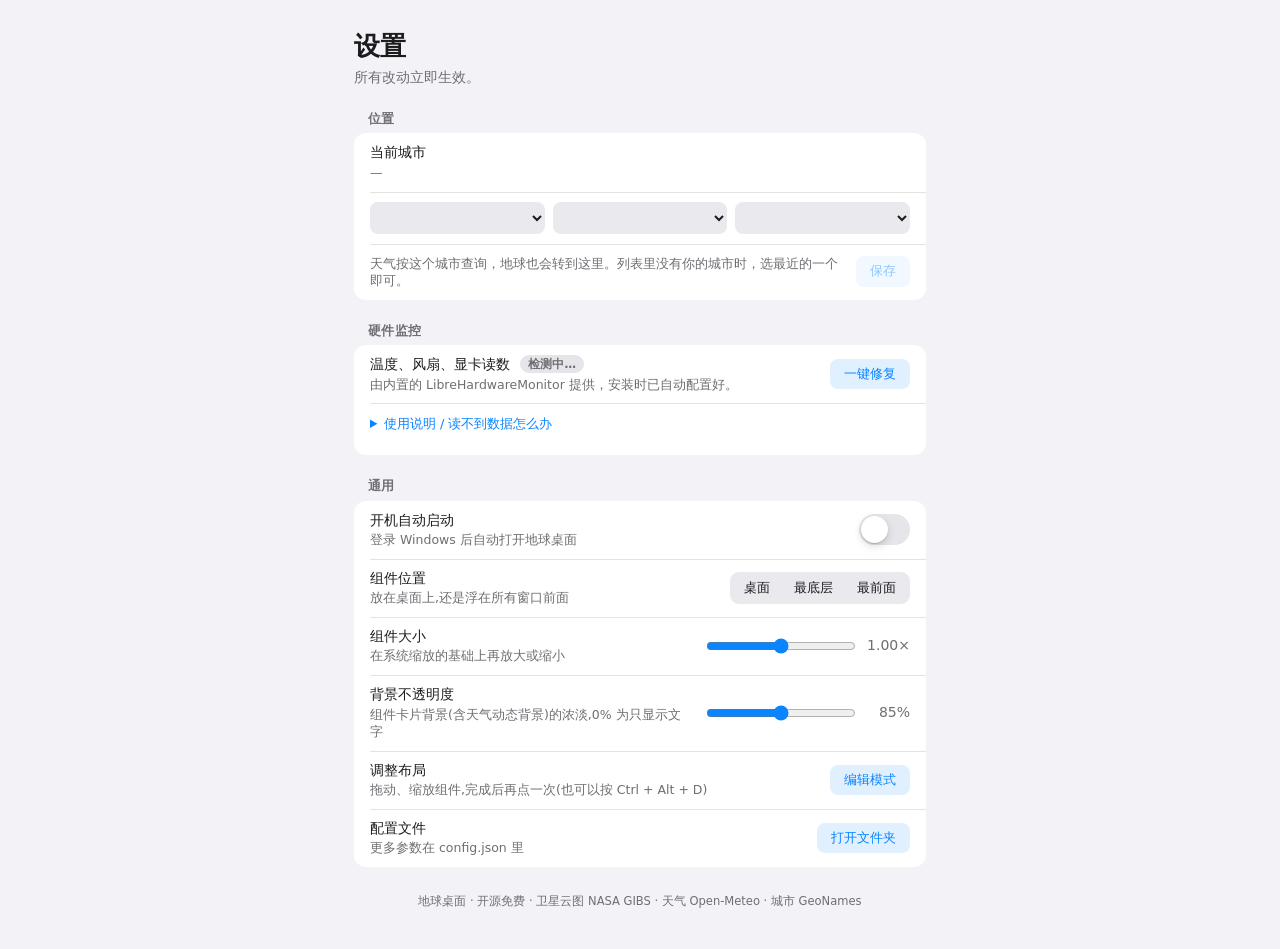
==== src/settings.html @ 8adb5454 "地球桌面 1.0.0：实时地球壁纸 + 天气 + 硬件监控 - 地球：物理大气散射、Nubis 式云层造型、真实水深海色、按苹果标定的柔化大气边缘 - 云：NASA GIBS 葵花 9 号可见光 + " ====
<!DOCTYPE html>
<html lang="zh">
<head>
<meta charset="utf-8" />
<meta name="color-scheme" content="light dark" />
<title>地球桌面 设置</title>
<link rel="stylesheet" href="settings.css" />
</head>
<body>
  <main>
    <h1>设置</h1>
    <p class="lede">所有改动立即生效。</p>

    <section class="group">
      <h2>位置</h2>
      <div class="card">
        <div class="row">
          <div class="text">
            <div class="title">当前城市</div>
            <div class="desc" id="locNow">—</div>
          </div>
        </div>
        <div class="row picker">
          <select id="country" aria-label="国家或地区"></select>
          <select id="admin1" aria-label="省 / 州"></select>
          <select id="city" aria-label="城市"></select>
        </div>
        <div class="row">
          <div class="text">
            <div class="desc">天气按这个城市查询，地球也会转到这里。列表里没有你的城市时，选最近的一个即可。</div>
          </div>
          <button class="button" id="locSave" disabled>保存</button>
        </div>
      </div>
    </section>

    <div id="groups"></div>

    <section class="group">
      <h2>硬件监控</h2>
      <div class="card">
        <div class="row">
          <div class="text">
            <div class="title">温度、风扇、显卡读数 <span class="badge" id="lhmBadge">检测中…</span></div>
            <div class="desc" id="lhmDesc">由内置的 LibreHardwareMonitor 提供，安装时已自动配置好。</div>
          </div>
          <button class="button" id="lhmRepair">一键修复</button>
        </div>
        <details class="row guide" id="lhmGuide">
          <summary>使用说明 / 读不到数据怎么办</summary>
          <ol>
            <li><b>正常情况什么都不用做。</b>安装程序已经装好了读取传感器用的驱动（PawnIO）、设置了开机自动在后台运行，并且只允许本机访问。状态显示“运行中”就说明一切正常。</li>
            <li><b>显示“未运行”：</b>点右上方的<b>一键修复</b>。Windows 会弹出“你要允许此应用对你的设备进行更改吗？”，点<b>是</b>。等 10 秒左右，状态会自动变成“运行中”，性能组件里就会出现温度和风扇。</li>
            <li><b>点了修复还是不行：</b>
              <ul>
                <li>杀毒软件（360、火绒、腾讯电脑管家等）可能拦截了驱动或开机任务。在它的拦截记录里选择“允许 / 信任”，或把地球桌面的安装文件夹加入信任，然后再点一次一键修复。</li>
                <li>需要 Microsoft .NET Framework 4.8。Windows 10（2018 年 4 月以后的版本）和 Windows 11 都自带；老系统请<a href="#" data-url="https://dotnet.microsoft.com/zh-cn/download/dotnet-framework/net48">从微软官网下载“运行时”</a>安装（国内可直接访问），装完再点一键修复。</li>
                <li>如果你自己已经开着 LibreHardwareMonitor 或别的占用 8085 端口的程序，先把它退出（或者在它的“选项 → 远程 Web 服务器”里打开服务、端口设为 8085，也可以直接用）。</li>
                <li>Windows 账户需要是管理员；普通账户弹窗时需要输入管理员密码。</li>
              </ul>
            </li>
            <li><b>自己检查：</b>在浏览器里打开 <a href="#" data-url="http://127.0.0.1:8085/data.json">http://127.0.0.1:8085/data.json</a>，能看到一大段文字就说明硬件监控在工作。</li>
            <li>没有硬件监控时，CPU、内存和磁盘照样显示，只是没有温度、风扇和显卡占用。</li>
          </ol>
        </details>
      </div>
    </section>

    <section class="group">
      <h2>通用</h2>
      <div class="card">
        <div class="row">
          <div class="text">
            <div class="title">开机自动启动</div>
            <div class="desc">登录 Windows 后自动打开地球桌面</div>
          </div>
          <label class="switch"><input type="checkbox" id="autostart" /><span class="knob"></span></label>
        </div>
        <div class="row">
          <div class="text">
            <div class="title">组件位置</div>
            <div class="desc">放在桌面上,还是浮在所有窗口前面</div>
          </div>
          <div class="segmented" id="zmode">
            <button data-mode="desktop">桌面</button>
            <button data-mode="bottom">最底层</button>
            <button data-mode="topmost">最前面</button>
          </div>
        </div>
        <div class="row">
          <div class="text">
            <div class="title">组件大小</div>
            <div class="desc">在系统缩放的基础上再放大或缩小</div>
          </div>
          <div class="slider">
            <input type="range" id="scale" min="0.7" max="1.8" step="0.05" />
            <output id="scaleOut">1.00×</output>
          </div>
        </div>
        <div class="row">
          <div class="text">
            <div class="title">背景不透明度</div>
            <div class="desc">组件卡片背景(含天气动态背景)的浓淡,0% 为只显示文字</div>
          </div>
          <div class="slider">
            <input type="range" id="alpha" min="0" max="1" step="0.05" />
            <output id="alphaOut">85%</output>
          </div>
        </div>
        <div class="row">
          <div class="text">
            <div class="title">调整布局</div>
            <div class="desc">拖动、缩放组件,完成后再点一次(也可以按 Ctrl + Alt + D)</div>
          </div>
          <button class="button" id="edit">编辑模式</button>
        </div>
        <div class="row">
          <div class="text">
            <div class="title">配置文件</div>
            <div class="desc">更多参数在 config.json 里</div>
          </div>
          <button class="button" id="folder">打开文件夹</button>
        </div>
      </div>
    </section>

    <p class="foot">地球桌面 · 开源免费 · 卫星云图 NASA GIBS · 天气 Open-Meteo · 城市 GeoNames</p>
  </main>
  <script type="module" src="settings.js"></script>
</body>
</html>
---- src/settings.css ----
/* A plain settings page in the grouped-list style: rounded cards, one row
   per switch, sub-options indented under their parent and greyed out while
   the parent is off. Light and dark follow the system theme. */

:root {
  --bg: #f2f2f7;
  --card: #ffffff;
  --ink: #1c1c1e;
  --ink-2: #6e6e73;
  --line: rgba(60, 60, 67, 0.14);
  --track: #e5e5ea;
  --on: #34c759;
  --accent: #0a84ff;
  --seg-bg: #e9e9ee;
  --seg-on: #ffffff;
}
@media (prefers-color-scheme: dark) {
  :root {
    --bg: #1c1c1e;
    --card: #2c2c2e;
    --ink: #f2f2f7;
    --ink-2: #98989f;
    --line: rgba(84, 84, 88, 0.55);
    --track: #3a3a3c;
    --on: #30d158;
    --accent: #0a84ff;
    --seg-bg: #3a3a3c;
    --seg-on: #636366;
  }
}

* { box-sizing: border-box; margin: 0; padding: 0; }
html, body { background: var(--bg); color: var(--ink); }
body {
  font: 14px/1.4 "Segoe UI Variable Text", "Segoe UI", "Microsoft YaHei UI", system-ui, sans-serif;
  -webkit-font-smoothing: antialiased;
}
main { max-width: 620px; margin: 0 auto; padding: 28px 24px 40px; }
h1 { font-size: 26px; font-weight: 700; letter-spacing: -0.01em; }
.lede { color: var(--ink-2); margin: 4px 0 18px; }

.group { margin-top: 22px; }
.group h2 {
  font-size: 12.5px;
  font-weight: 600;
  letter-spacing: 0.02em;
  color: var(--ink-2);
  margin: 0 14px 6px;
}
.card {
  background: var(--card);
  border-radius: 12px;
  overflow: hidden;
}
.row {
  display: flex;
  align-items: center;
  justify-content: space-between;
  gap: 16px;
  min-height: 52px;
  padding: 10px 16px;
  position: relative;
}
.row + .row::before {
  content: "";
  position: absolute;
  top: 0;
  left: 16px;
  right: 0;
  border-top: 1px solid var(--line);
}
.row.child { padding-left: 34px; }
.row.child + .row::before, .row + .row.child::before { left: 34px; }
.row.parent .title { font-weight: 600; font-size: 15px; }
.text { min-width: 0; }
.title { font-size: 14px; }
.desc { color: var(--ink-2); font-size: 12.5px; margin-top: 1px; }

.row.child.disabled { opacity: 0.4; pointer-events: none; }

/* iOS-style switch */
.switch { position: relative; flex: none; width: 51px; height: 31px; }
.switch input { position: absolute; inset: 0; opacity: 0; cursor: pointer; margin: 0; }
.switch .knob {
  position: absolute;
  inset: 0;
  border-radius: 31px;
  background: var(--track);
  transition: background 180ms ease;
  pointer-events: none;
}
.switch .knob::after {
  content: "";
  position: absolute;
  top: 2px;
  left: 2px;
  width: 27px;
  height: 27px;
  border-radius: 50%;
  background: #fff;
  box-shadow: 0 3px 8px rgba(0, 0, 0, 0.15), 0 1px 1px rgba(0, 0, 0, 0.16);
  transition: transform 200ms cubic-bezier(0.3, 0.7, 0.4, 1);
}
.switch input:checked + .knob { background: var(--on); }
.switch input:checked + .knob::after { transform: translateX(20px); }
.switch input:focus-visible + .knob { outline: 2px solid var(--accent); outline-offset: 2px; }

.segmented {
  display: flex;
  flex: none;
  background: var(--seg-bg);
  border-radius: 9px;
  padding: 2px;
}
.segmented button {
  border: 0;
  background: transparent;
  color: var(--ink);
  font: inherit;
  font-size: 13px;
  padding: 5px 12px;
  border-radius: 7px;
  cursor: pointer;
}
.segmented button.on {
  background: var(--seg-on);
  box-shadow: 0 1px 3px rgba(0, 0, 0, 0.15);
  font-weight: 600;
}

.slider { display: flex; align-items: center; gap: 10px; flex: none; }
.slider input { width: 150px; accent-color: var(--accent); }
.slider output { width: 44px; text-align: right; color: var(--ink-2); font-variant-numeric: tabular-nums; }

.button {
  flex: none;
  border: 0;
  border-radius: 8px;
  padding: 6px 14px;
  font: inherit;
  font-size: 13px;
  color: var(--accent);
  background: color-mix(in srgb, var(--accent) 12%, transparent);
  cursor: pointer;
}
.button:hover { background: color-mix(in srgb, var(--accent) 20%, transparent); }
.button.active { background: var(--accent); color: #fff; }

/* location picker */
.row.picker { gap: 8px; }
.picker select {
  flex: 1 1 0;
  min-width: 0;
  font: inherit;
  font-size: 13.5px;
  color: var(--ink);
  background: var(--seg-bg);
  border: 0;
  border-radius: 8px;
  padding: 7px 8px;
  cursor: pointer;
}
.picker select:disabled { opacity: 0.5; cursor: default; }
.button:disabled { opacity: 0.45; cursor: default; }
.button:disabled:hover { background: color-mix(in srgb, var(--accent) 12%, transparent); }

/* hardware monitor status + guide */
.badge {
  display: inline-block;
  margin-left: 6px;
  padding: 1px 8px;
  border-radius: 10px;
  font-size: 11.5px;
  font-weight: 600;
  vertical-align: 1px;
  background: var(--track);
  color: var(--ink-2);
}
.badge.ok { background: color-mix(in srgb, var(--on) 22%, transparent); color: var(--on); }
.badge.bad { background: color-mix(in srgb, #ff9f0a 22%, transparent); color: #ff9f0a; }
details.guide { display: block; padding-top: 12px; padding-bottom: 14px; }
details.guide summary { cursor: pointer; color: var(--accent); font-size: 13px; }
details.guide ol { margin: 10px 0 0 18px; color: var(--ink); font-size: 13px; line-height: 1.6; }
details.guide ol > li { margin-top: 6px; }
details.guide ul { margin: 4px 0 0 16px; color: var(--ink-2); }
details.guide a { color: var(--accent); }
.foot { margin-top: 26px; text-align: center; color: var(--ink-2); font-size: 11.5px; }
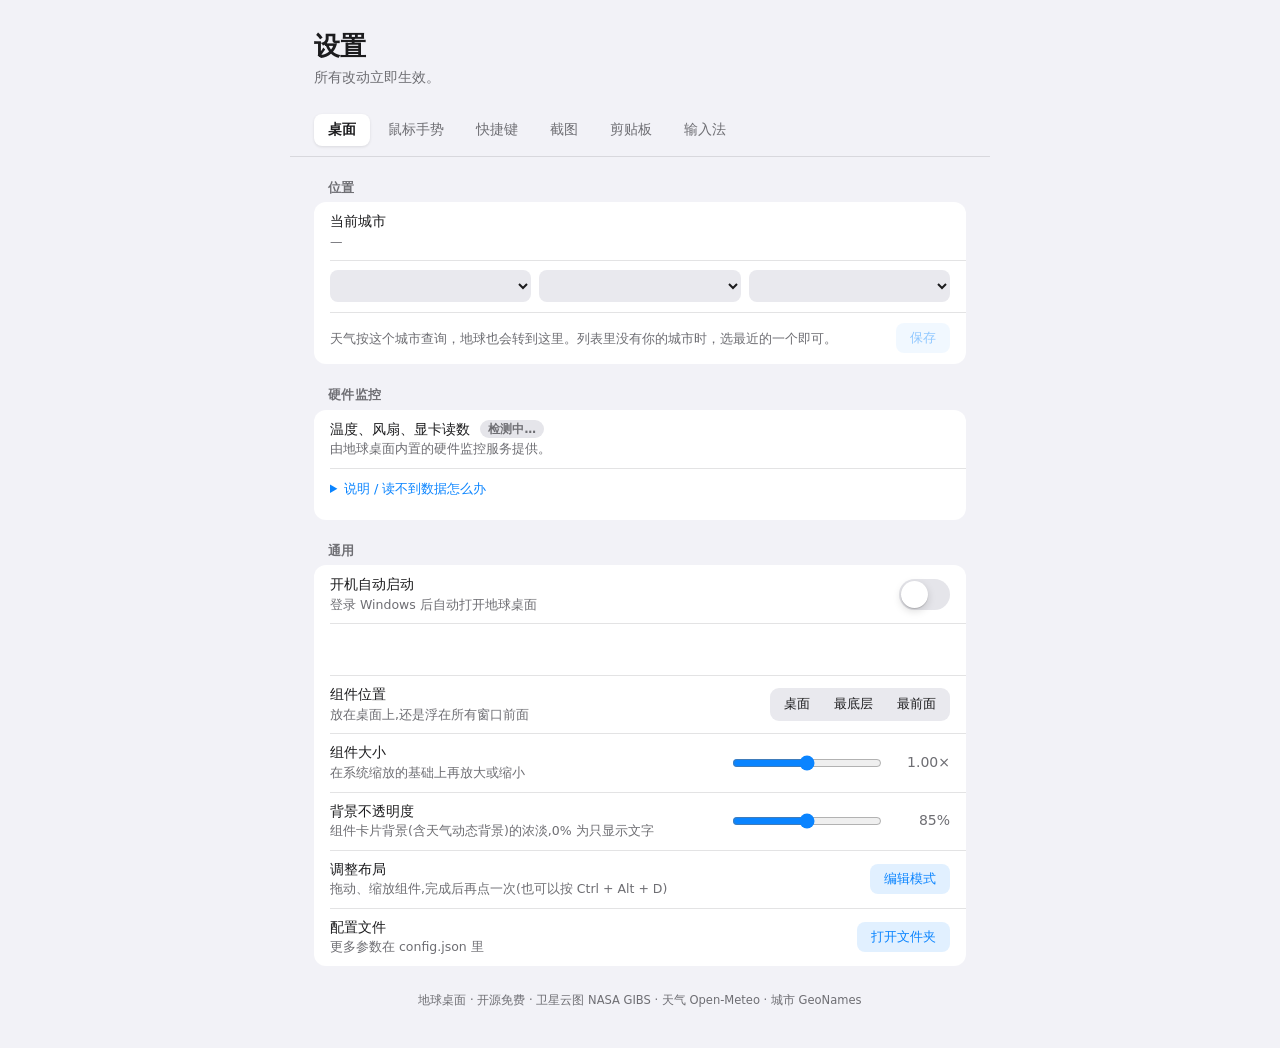
==== commit 26e77316: "更新 2026-09-24 23:21" ====
--- a/src/settings.html
+++ b/src/settings.html
@@ -10,6 +10,16 @@
   <main>
     <h1>设置</h1>
     <p class="lede">所有改动立即生效。</p>
+    <nav class="tabs" id="tabs">
+      <button type="button" data-tab="desk" class="on">桌面</button>
+      <button type="button" data-tab="gestures">鼠标手势</button>
+      <button type="button" data-tab="hotkeys">快捷键</button>
+      <button type="button" data-tab="capture">截图</button>
+      <button type="button" data-tab="clipboard">剪贴板</button>
+      <button type="button" data-tab="ime">输入法</button>
+    </nav>
+
+    <div class="tab" data-tab="desk">
 
     <section class="group">
       <h2>位置</h2>
@@ -41,25 +51,36 @@
       <div class="card">
         <div class="row">
           <div class="text">
-            <div class="title">温度、风扇、显卡读数 <span class="badge" id="lhmBadge">检测中…</span></div>
-            <div class="desc" id="lhmDesc">由内置的 LibreHardwareMonitor 提供，安装时已自动配置好。</div>
+            <div class="title">温度、风扇、显卡读数 <span class="badge" id="hwBadge">检测中…</span></div>
+            <div class="desc" id="hwDesc">由地球桌面内置的硬件监控服务提供。</div>
           </div>
-          <button class="button" id="lhmRepair">一键修复</button>
+          <button class="button" id="hwRepair" hidden>修复</button>
         </div>
-        <details class="row guide" id="lhmGuide">
-          <summary>使用说明 / 读不到数据怎么办</summary>
+        <div class="row" id="hwFoundRow" hidden>
+          <div class="text">
+            <div class="title">已识别的硬件</div>
+            <div class="desc chips" id="hwFound"></div>
+          </div>
+        </div>
+        <div class="row" id="hwNoteRow" hidden>
+          <div class="text">
+            <div class="desc warn" id="hwNote"></div>
+          </div>
+        </div>
+        <details class="row guide" id="hwGuide">
+          <summary>说明 / 读不到数据怎么办</summary>
           <ol>
-            <li><b>正常情况什么都不用做。</b>安装程序已经装好了读取传感器用的驱动（PawnIO）、设置了开机自动在后台运行，并且只允许本机访问。状态显示“运行中”就说明一切正常。</li>
-            <li><b>显示“未运行”：</b>点右上方的<b>一键修复</b>。Windows 会弹出“你要允许此应用对你的设备进行更改吗？”，点<b>是</b>。等 10 秒左右，状态会自动变成“运行中”，性能组件里就会出现温度和风扇。</li>
-            <li><b>点了修复还是不行：</b>
+            <li><b>正常情况什么都不用做。</b>硬件监控是地球桌面自带的一个后台服务（“EarthDesk Hardware Sensors”），安装时已经配置好：开机自动运行，没有窗口，也不在托盘里显示；它出错退出时 Windows 会自动把它重新拉起来，停了或者卡住时地球桌面也会自己重启它。</li>
+            <li><b>需要你操作的只有一种情况：</b>上面出现<b>修复</b>按钮。点它，Windows 会问“你要允许此应用对你的设备进行更改吗？”，点<b>是</b>。它会重新安装读取传感器用的驱动（PawnIO）和后台服务，十几秒后状态变成“正常”。</li>
+            <li><b>修复后还是不行：</b>
               <ul>
-                <li>杀毒软件（360、火绒、腾讯电脑管家等）可能拦截了驱动或开机任务。在它的拦截记录里选择“允许 / 信任”，或把地球桌面的安装文件夹加入信任，然后再点一次一键修复。</li>
-                <li>需要 Microsoft .NET Framework 4.8。Windows 10（2018 年 4 月以后的版本）和 Windows 11 都自带；老系统请<a href="#" data-url="https://dotnet.microsoft.com/zh-cn/download/dotnet-framework/net48">从微软官网下载“运行时”</a>安装（国内可直接访问），装完再点一键修复。</li>
-                <li>如果你自己已经开着 LibreHardwareMonitor 或别的占用 8085 端口的程序，先把它退出（或者在它的“选项 → 远程 Web 服务器”里打开服务、端口设为 8085，也可以直接用）。</li>
-                <li>Windows 账户需要是管理员；普通账户弹窗时需要输入管理员密码。</li>
+                <li>杀毒软件（360、火绒、腾讯电脑管家等）可能拦截了驱动或服务。在它的拦截记录里选“允许 / 信任”，或把地球桌面的安装文件夹加入信任，再点一次修复。</li>
+                <li>需要 Microsoft .NET Framework 4.8。Windows 10（2018 年 4 月以后的版本）和 Windows 11 都自带；老系统请<a href="#" data-url="https://dotnet.microsoft.com/zh-cn/download/dotnet-framework/net48">从微软官网下载“运行时”</a>安装（国内可直接访问）。</li>
+                <li>Windows 账户需要是管理员；普通账户点修复时需要输入管理员密码。</li>
+                <li>运行记录在 <code>C:\ProgramData\EarthDesk\sensors.log</code>，把它发给开发者可以帮助排查。</li>
               </ul>
             </li>
-            <li><b>自己检查：</b>在浏览器里打开 <a href="#" data-url="http://127.0.0.1:8085/data.json">http://127.0.0.1:8085/data.json</a>，能看到一大段文字就说明硬件监控在工作。</li>
+            <li>以前单独装过 LibreHardwareMonitor 的话，现在已经用不着它了，可以退出或卸载。</li>
             <li>没有硬件监控时，CPU、内存和磁盘照样显示，只是没有温度、风扇和显卡占用。</li>
           </ol>
         </details>
@@ -76,6 +97,7 @@
           </div>
           <label class="switch"><input type="checkbox" id="autostart" /><span class="knob"></span></label>
         </div>
+        <div class="row" id="elevateRow"></div>
         <div class="row">
           <div class="text">
             <div class="title">组件位置</div>
@@ -124,8 +146,46 @@
       </div>
     </section>
 
+    </div>
+
+    <div class="tab" data-tab="gestures" hidden></div>
+    <div class="tab" data-tab="hotkeys" hidden></div>
+    <div class="tab" data-tab="capture" hidden></div>
+    <div class="tab" data-tab="clipboard" hidden></div>
+    <div class="tab" data-tab="ime" hidden></div>
+
     <p class="foot">地球桌面 · 开源免费 · 卫星云图 NASA GIBS · 天气 Open-Meteo · 城市 GeoNames</p>
   </main>
+
+  <dialog id="ruleDialog">
+    <form method="dialog">
+      <header><h3 id="ruleTitle">编辑</h3></header>
+      <div id="ruleBody" class="dialog-body"></div>
+      <div id="ruleWarn" class="note"></div>
+      <footer>
+        <button class="button danger" value="delete" id="ruleDelete" formnovalidate>删除</button>
+        <button class="button plain" type="button" id="ruleTry" title="立即执行一次这个动作">试一下</button>
+        <span class="spacer"></span>
+        <button class="button plain" value="cancel" formnovalidate>取消</button>
+        <button class="button active" value="ok" id="ruleSave">保存</button>
+      </footer>
+    </form>
+  </dialog>
+
+  <dialog id="appDialog">
+    <form method="dialog">
+      <header><h3>选择程序</h3><div class="desc">正在运行、有窗口的程序</div></header>
+      <div id="appList" class="app-list"></div>
+      <label class="field"><span>或者手动输入程序名（多个用空格分开）</span><input type="text" id="appManual" placeholder="例如 chrome.exe code.exe" spellcheck="false" /></label>
+      <footer>
+        <span class="spacer"></span>
+        <button class="button plain" value="cancel">取消</button>
+        <button class="button active" value="ok">添加</button>
+      </footer>
+    </form>
+  </dialog>
+
   <script type="module" src="settings.js"></script>
+  <script type="module" src="settings-tools.js"></script>
 </body>
 </html>
--- a/src/settings.css
+++ b/src/settings.css
@@ -1,3 +1,4 @@
+[hidden] { display: none !important; }
 /* A plain settings page in the grouped-list style: rounded cards, one row
    per switch, sub-options indented under their parent and greyed out while
    the parent is off. Light and dark follow the system theme. */
@@ -35,7 +36,7 @@
   font: 14px/1.4 "Segoe UI Variable Text", "Segoe UI", "Microsoft YaHei UI", system-ui, sans-serif;
   -webkit-font-smoothing: antialiased;
 }
-main { max-width: 620px; margin: 0 auto; padding: 28px 24px 40px; }
+main { max-width: 700px; margin: 0 auto; padding: 28px 24px 40px; }
 h1 { font-size: 26px; font-weight: 700; letter-spacing: -0.01em; }
 .lede { color: var(--ink-2); margin: 4px 0 18px; }
 
@@ -130,7 +131,7 @@
 
 .slider { display: flex; align-items: center; gap: 10px; flex: none; }
 .slider input { width: 150px; accent-color: var(--accent); }
-.slider output { width: 44px; text-align: right; color: var(--ink-2); font-variant-numeric: tabular-nums; }
+.slider output { width: 58px; white-space: nowrap; text-align: right; color: var(--ink-2); font-variant-numeric: tabular-nums; }
 
 .button {
   flex: none;
@@ -184,4 +185,241 @@
 details.guide ol > li { margin-top: 6px; }
 details.guide ul { margin: 4px 0 0 16px; color: var(--ink-2); }
 details.guide a { color: var(--accent); }
+details.guide code { font-size: 12px; user-select: all; }
+.desc a { color: var(--accent); }
+.desc.warn { color: #ff9f0a; }
+.chips { display: flex; flex-wrap: wrap; gap: 6px; margin-top: 6px; }
+.chip {
+  padding: 2px 9px;
+  border-radius: 999px;
+  font-size: 12px;
+  background: color-mix(in srgb, var(--accent) 12%, transparent);
+  color: var(--ink);
+  cursor: default;
+}
 .foot { margin-top: 26px; text-align: center; color: var(--ink-2); font-size: 11.5px; }
+
+/* ---- tabs -------------------------------------------------------------- */
+.tabs {
+  position: sticky;
+  top: 0;
+  z-index: 5;
+  display: flex;
+  gap: 4px;
+  margin: 0 -24px;
+  padding: 8px 24px 10px;
+  background: var(--bg);
+  border-bottom: 1px solid var(--line);
+}
+.tabs button {
+  border: 0;
+  background: transparent;
+  color: var(--ink-2);
+  font: inherit;
+  font-size: 14px;
+  padding: 6px 14px;
+  border-radius: 8px;
+  cursor: pointer;
+}
+.tabs button:hover { background: var(--seg-bg); color: var(--ink); }
+.tabs button.on { background: var(--card); color: var(--ink); font-weight: 600; box-shadow: 0 1px 3px rgba(0, 0, 0, 0.1); }
+
+.muted { color: var(--ink-2); }
+.pad { padding: 16px; }
+.hint { color: var(--ink-2); font-size: 12px; margin: 8px 14px 0; line-height: 1.5; }
+.banner {
+  margin-top: 18px;
+  padding: 10px 14px;
+  border-radius: 10px;
+  font-size: 13px;
+  line-height: 1.5;
+  color: #b25000;
+  background: color-mix(in srgb, #ff9f0a 16%, transparent);
+}
+@media (prefers-color-scheme: dark) { .banner { color: #ffb340; } }
+.row.parent .text, .row .text.grow { flex: 1; }
+.row input[type="color"] { width: 44px; height: 28px; border: 0; background: none; padding: 0; cursor: pointer; }
+
+.list-head { display: flex; align-items: flex-end; justify-content: space-between; margin: 0 4px 8px 14px; }
+.list-head h2 { margin: 0; }
+.button.small { padding: 4px 10px; font-size: 12.5px; }
+.button.plain { background: transparent; }
+.button.plain:hover { background: var(--seg-bg); }
+.button.danger { color: #ff453a; background: color-mix(in srgb, #ff453a 12%, transparent); }
+
+/* rule rows */
+.rules .rule { gap: 14px; }
+.rules .rule.off .glyph, .rules .rule.off .combo, .rules .rule.off .text { opacity: 0.45; }
+.glyph {
+  flex: none;
+  min-width: 64px;
+  text-align: center;
+  font-size: 22px;
+  letter-spacing: 2px;
+  color: var(--accent);
+  font-family: "Segoe UI Symbol", "Segoe UI", sans-serif;
+}
+.combo { flex: none; min-width: 64px; }
+kbd {
+  display: inline-block;
+  min-width: 22px;
+  padding: 1px 7px;
+  border-radius: 6px;
+  font: 600 12px/20px "Segoe UI", sans-serif;
+  text-align: center;
+  color: var(--ink);
+  background: var(--seg-bg);
+  box-shadow: inset 0 -1px 0 rgba(0, 0, 0, 0.18);
+}
+.combo i, .keys i { font-style: normal; color: var(--ink-2); margin: 0 3px; font-size: 12px; }
+
+/* program chips */
+.chips.apps { margin: 0; align-items: center; }
+.chip.removable { display: inline-flex; align-items: center; gap: 4px; padding-right: 4px; }
+.chip.removable button {
+  border: 0;
+  background: transparent;
+  color: var(--ink-2);
+  font-size: 14px;
+  line-height: 1;
+  width: 18px;
+  height: 18px;
+  border-radius: 50%;
+  cursor: pointer;
+}
+.chip.removable button:hover { background: var(--line); color: var(--ink); }
+.chip.add { border: 1px dashed var(--line); background: transparent; color: var(--accent); cursor: pointer; font: inherit; font-size: 12px; }
+
+/* dialogs */
+dialog {
+  border: 0;
+  border-radius: 14px;
+  padding: 0;
+  width: min(640px, calc(100vw - 32px));
+  max-height: calc(100vh - 40px);
+  color: var(--ink);
+  background: var(--bg);
+  box-shadow: 0 20px 60px rgba(0, 0, 0, 0.35);
+}
+dialog::backdrop { background: rgba(0, 0, 0, 0.35); }
+dialog form { display: flex; flex-direction: column; max-height: calc(100vh - 40px); }
+dialog header { padding: 18px 20px 6px; }
+dialog h3 { font-size: 17px; }
+dialog footer { display: flex; gap: 8px; align-items: center; padding: 12px 20px 16px; border-top: 1px solid var(--line); }
+dialog .spacer { flex: 1; }
+.dialog-body { padding: 4px 20px 8px; overflow: auto; }
+.editor-section { margin-top: 14px; }
+.editor-section > .label { font-size: 12.5px; font-weight: 600; color: var(--ink-2); margin: 0 2px 6px; }
+dialog input[type="text"], dialog textarea, dialog select {
+  width: 100%;
+  font: inherit;
+  font-size: 13.5px;
+  color: var(--ink);
+  background: var(--card);
+  border: 1px solid var(--line);
+  border-radius: 8px;
+  padding: 7px 10px;
+  outline: none;
+}
+dialog input[type="text"]:focus, dialog textarea:focus, dialog select:focus { border-color: var(--accent); }
+dialog textarea { resize: vertical; min-height: 70px; }
+.field { display: block; margin-top: 10px; }
+.field > span { display: block; font-size: 12.5px; color: var(--ink-2); margin: 0 2px 4px; }
+dialog > form > .field { margin: 10px 20px 4px; }
+.inline { display: flex; gap: 8px; align-items: center; }
+.inline input { flex: 1; }
+.check { display: flex; align-items: center; gap: 6px; margin-top: 10px; font-size: 13px; cursor: pointer; }
+.note { min-height: 18px; padding: 4px 20px 8px; font-size: 12.5px; color: #ff9f0a; }
+.note.bad { color: var(--ink-2); }
+.segmented.wrap { flex-wrap: wrap; }
+.action-body { background: var(--card); border-radius: 10px; padding: 4px 14px 14px; margin-top: 8px; }
+.action-body .hint { margin: 10px 2px 0; }
+.scope-editor > div + div { margin-top: 10px; }
+
+.keyfield { display: flex; gap: 8px; align-items: center; flex-wrap: wrap; }
+.keys {
+  min-width: 220px;
+  min-height: 34px;
+  text-align: left;
+  padding: 5px 10px;
+  font: inherit;
+  background: var(--card);
+  border: 1px solid var(--line);
+  border-radius: 8px;
+  cursor: pointer;
+  color: var(--ink);
+}
+.keys.recording { border-color: var(--accent); box-shadow: 0 0 0 3px color-mix(in srgb, var(--accent) 25%, transparent); }
+.keys .rec { color: var(--accent); font-size: 13px; }
+.keys i.then { margin: 0 6px; }
+
+.gesture-pad { position: relative; --accent: #0a84ff; }
+.gesture-pad canvas {
+  display: block;
+  width: 100%;
+  height: 190px;
+  border-radius: 10px;
+  background: var(--card);
+  border: 1px dashed var(--line);
+  cursor: crosshair;
+  touch-action: none;
+}
+.pad-text { position: absolute; left: 0; right: 0; top: 0; height: 190px; display: grid; place-items: center; pointer-events: none; }
+.pad-text .big { position: absolute; top: 10px; right: 16px; font-size: 34px; letter-spacing: 6px; color: var(--accent); font-family: "Segoe UI Symbol", "Segoe UI", sans-serif; opacity: 0.9; }
+.pad-text .tip { position: absolute; color: var(--ink-2); font-size: 13px; }
+.arrow-buttons { display: flex; gap: 6px; margin-top: 8px; flex-wrap: wrap; }
+.arrow-buttons .arrow {
+  width: 36px;
+  height: 32px;
+  border: 0;
+  border-radius: 8px;
+  background: var(--seg-bg);
+  color: var(--ink);
+  font-size: 16px;
+  cursor: pointer;
+}
+.arrow-buttons .arrow:hover { background: var(--track); }
+
+.app-list { margin: 8px 20px 0; max-height: 46vh; overflow: auto; background: var(--card); border-radius: 10px; }
+.app-item { display: flex; gap: 10px; align-items: center; padding: 8px 14px; cursor: pointer; }
+.app-item + .app-item { border-top: 1px solid var(--line); }
+.app-item:hover { background: color-mix(in srgb, var(--accent) 6%, transparent); }
+.app-item .desc { max-width: 460px; overflow: hidden; text-overflow: ellipsis; white-space: nowrap; }
+
+#toast {
+  position: fixed;
+  left: 50%;
+  bottom: 24px;
+  transform: translate(-50%, 20px);
+  max-width: 80vw;
+  padding: 9px 16px;
+  border-radius: 10px;
+  font-size: 13px;
+  color: #fff;
+  background: rgba(30, 30, 32, 0.92);
+  opacity: 0;
+  pointer-events: none;
+  transition: opacity 180ms ease, transform 180ms ease;
+  z-index: 100;
+}
+#toast.show { opacity: 1; transform: translate(-50%, 0); }
+
+.text-input {
+  font: inherit;
+  font-size: 13px;
+  color: var(--ink);
+  background: var(--seg-bg);
+  border: 1px solid transparent;
+  border-radius: 7px;
+  padding: 6px 9px;
+  outline: none;
+  min-width: 0;
+}
+.text-input:focus { border-color: var(--accent); background: var(--card); }
+.row .inline { flex: 1; justify-content: flex-end; max-width: 460px; }
+.row .inline .text-input { flex: 1; }
+.keys-help li { margin-top: 6px; }
+
+/* 输入法 */
+.row .buttons { display: flex; gap: 8px; flex-shrink: 0; }
+.row .desc code { font-size: 12px; }
